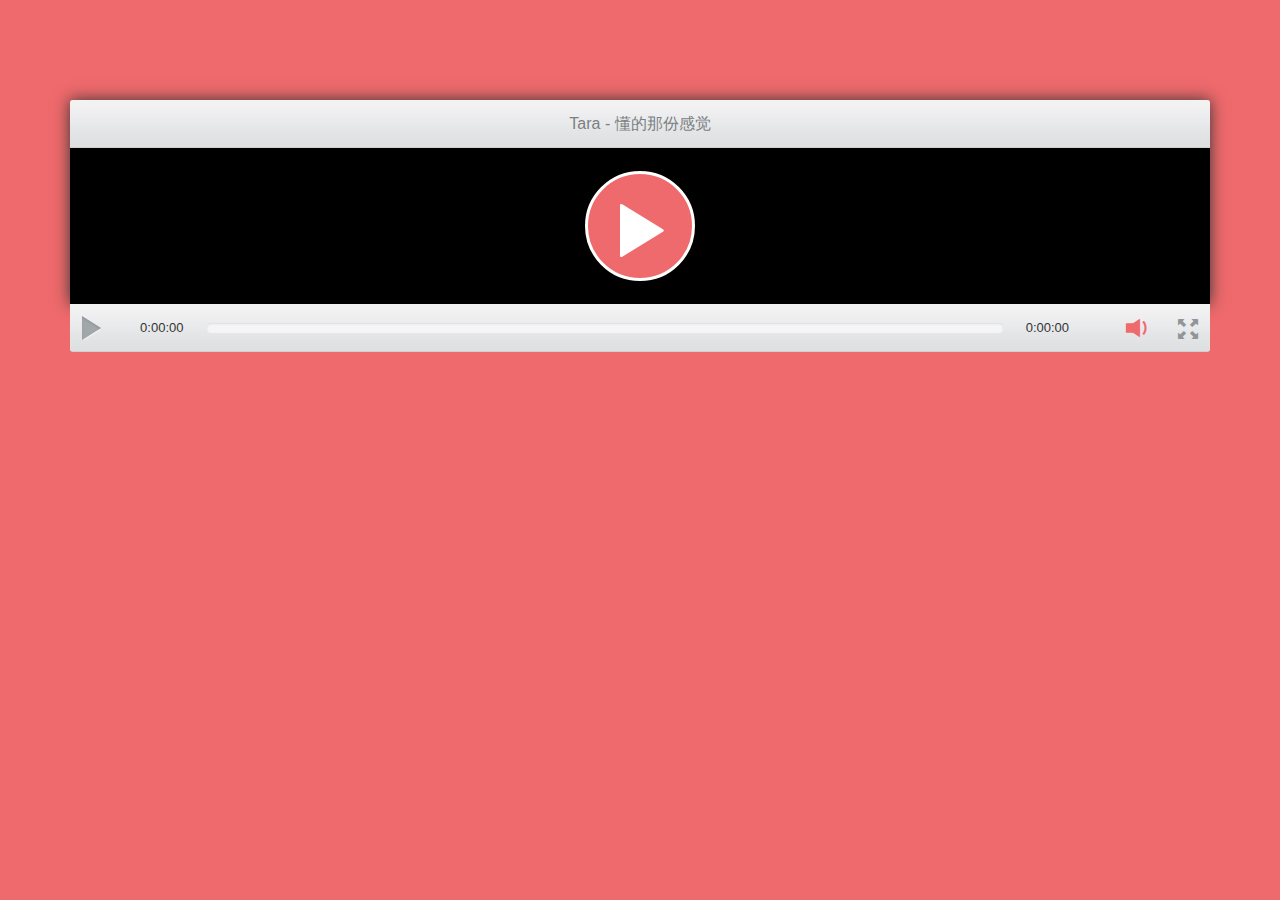
==== index.html @ ddeb8d63 "video" ====
<!DOCTYPE html>
<html>
<head>
<meta charset="utf-8">
<meta name="viewport" content="width=device-width,initial-scale=1.0,maximum-scale=1.0,user-scalable=0" />
<title>HTML5视频播放器</title>
<link rel="stylesheet" type="text/css" href="css/reset.css"/>
<link rel="stylesheet" href="bootstrap/css/bootstrap.css">
<link rel="stylesheet" type="text/css" href="css/willesPlay.css"/>
<script src="js/jquery-1.11.3.min.js" type="text/javascript" charset="utf-8"></script>
<script src="js/willesPlay.js" type="text/javascript" charset="utf-8"></script>
</head>
<body>
<div class="container">
	<div class="row">
		<div class="col-md-12">
			<div id="willesPlay">
	<div class="playHeader">
		<div class="videoName">Tara - 懂的那份感觉</div>
	</div>
	<div class="playContent">
		<div class="turnoff">
			<ul>
				<li><a href="javascript:;" title="喜欢" class="glyphicon glyphicon-heart-empty"></a></li>
				<li><a href="javascript:;" title="关灯" class="btnLight on glyphicon glyphicon-sunglasses"></a></li>
				<li><a href="javascript:;" title="分享" class="glyphicon glyphicon-share"></a></li>
			</ul>
		</div>
		<video width="100%" height="100%" id="playVideo">
			<source src="http://220.167.105.121/170/2/11/acloud/151672/letv.v.yinyuetai.com/he.yinyuetai.com/uploads/videos/common/6609014F06AE1C8E99DE142502A2B157.flv?crypt=95aa7f2e98550&b=1314&nlh=3072&nlt=45&bf=6000&p2p=1&video_type=flv&termid=0&tss=no&geo=CN-23-323-1&platid=0&splatid=0&its=0&qos=5&fcheck=0&proxy=3062324601,2101603530,3683272595&uid=3063271287.rp&keyitem=GOw_33YJAAbXYE-cnQwpfLlv_b2zAkYctFVqe5bsXQpaGNn3T1-vhw..&ntm=1447949400&nkey=55c24f4c47dd315085c383e07750f67e&nkey2=3344c026a5c147651522c75bc51fb700&sc=0e90a16b75f7bc55&br=3136&vid=782863&aid=1559&area=KR&vst=0&ptp=mv&rd=yinyuetai.com?sc=0e90a16b75f7bc55&errc=0&gn=1065&buss=106551&cips=182.149.207.119&lersrc=MTI1Ljg5Ljc0LjE3MQ==&tag=yinyuetai&cuhost=letv.v.yinyuetai.com&cuid=151672&flw3x=0&sign=coopdown&fext=.flv&br=3136&ptp=mv&rd=yinyuetai.com" type="video/mp4"></source>
			当前浏览器不支持 video直接播放，点击这里下载视频： <a href="/">下载视频</a>
		</video>
		<div class="playTip glyphicon glyphicon-play"></div>
	</div>
	<div class="playControll">
		<div class="playPause playIcon"></div>
		<div class="timebar">
			<span class="currentTime">0:00:00</span>
			<div class="progress">
				<div class="progress-bar progress-bar-danger progress-bar-striped" role="progressbar" aria-valuemin="0" aria-valuemax="100" style="width: 0%"></div>
				</div>
			<span class="duration">0:00:00</span>
		</div>
		<div class="otherControl">
			<span class="volume glyphicon glyphicon-volume-down"></span>
			<span class="fullScreen glyphicon glyphicon-fullscreen"></span>
			<div class="volumeBar">
				<div class="volumewrap">
					<div class="progress">
						<div class="progress-bar progress-bar-danger" role="progressbar" aria-valuemin="0" aria-valuemax="100" style="width: 8px;height: 40%;"></div>
					</div>
				</div>
			</div>
		</div>
	</div>
</div>
			
		</div>
	</div>
</div>
</body>
</html>
---- css/willesPlay.css ----
@charset "utf-8";
html,body{
	width: 100%;
	height: 100%;
	background: #ef6a6c;
}
a:hover{
	text-decoration: none;
}
#willesPlay{
	/*width: 1000px;
	height: 660px;*/
	/*width: 1024px;
	height: auto;*/
	margin: 100px auto;
	box-shadow: 0px 0px 15px #333333;
	position: relative;
}
/*播放器头部*/
#willesPlay .playHeader{
	width: 100%;
	height: 48px;
	background: url(../images/playheader.jpg) repeat-x;
	border-radius: 3px 3px 0px 0px;
}
#willesPlay .playHeader .videoName{
	font-size: 16px;
	width: 400px;
	height: 48px;
	line-height: 48px;
	text-align: center;
	margin: 0 auto;
	color: #7a7f82;

}
#willesPlay .playContent{
	position: relative;
	height: auto;
	overflow: hidden;
	background:#000;
	cursor: pointer;
}
#willesPlay .playContent .turnoff{
	position: absolute;
	z-index: 10;
	right: -40px;
	top: 50%;
	margin-top: -90px;
}
#willesPlay .playContent .turnoff li a{
	display: block;
	width: 40px;
	height: 40px;
	line-height: 40px;
	margin-bottom: 20px;
	text-align: center;
	font-size: 20px;
	color: #fff;
	background: rgba(0,0,0,.5);
}
#willesPlay .playContent .turnoff li a:hover{
	color: #666;
}
#willesPlay .playContent .playTip{
	position: absolute;
	width: 110px;
	height: 110px;
	text-align: center;
	line-height: 110px;
	top: 50%;
	left: 50%;
	margin-left: -55px;
	margin-top: -55px;
	background: #ef6a6c;
	font-size: 60px;
	border: 3px solid #FFFFFF;
	border-radius: 50%;
	color: #fff;
	cursor: pointer;
}
#willesPlay .playControll{
	position: absolute;
	z-index: 2147483650;
	width: 100%;
	height: 48px;
	bottom: -48px;
	background: url(../images/playheader.jpg) repeat-x;
	border-radius: 0px 0px 3px 3px;
	-moz-user-select:none;
    -webkit-user-select:none;
    user-select:none;   
}
#willesPlay .fullControll{
	background:rgba(0,0,0,.5);
}
#willesPlay .fullControll .timebar span{
	color: #FFFFFF;
}
#willesPlay .playControll .playPause{
	float: left;
	width: 20px;
	height: 25px;
	background: url(../images/control_01.png) 0px 0px no-repeat;
	margin: 11px 0px 0px 12px;
	cursor: pointer;
}
#willesPlay .playControll .playIcon{
	background-position: 0px -32px;
}
/*进度条*/
#willesPlay .playControll .timebar{
float: left;
width: calc(100% - 145px);
line-height: 48px;
overflow: hidden;
margin: 0 auto;
margin: 0px 0px 0px 20px;
}
#willesPlay .playControll .timebar .progress{
	float: left;
	width: 80%;
	margin: 19px 5px;
	height: 10px;
	cursor: pointer;
}
#willesPlay .playControll .timebar span{
	float: left;
	width: 8%;
	text-align: center;
}
#willesPlay .otherControl{
	float: right;
	position: relative;
}

#willesPlay .otherControl span{
	display: inline-block;
	width: 30px;
	height: 30px;
	text-align: center;
	line-height: 30px;
	vertical-align: middle;
	font-size: 20px;
	margin: 9px  7px;
	/*background: url(../images/control_01.png) no-repeat;*/
	cursor: pointer;
}
#willesPlay .otherControl span:nth-child(1){
	font-size: 28px;
	color: #ef6a6c;
}
/*#willesPlay .otherControl span:nth-child(2){
	background-position: -171px 0px;
}*/
#willesPlay .otherControl span:nth-child(2){
	color: #919597;
}
/*音量*/
#willesPlay .otherControl .volumeBar{
	display: none;
	position: absolute;
	top: -110px;
	left:4px;
	width: 26px;
	height: 100px;
	background:#f1f2f2;
	border-radius: 4px;
	cursor: pointer;
}
#willesPlay .otherControl .volumeBar:after{
	content:"";
	display: block;
	position:absolute;
	bottom: -7px;
	left: 5px;
	width: 0;
    height: 0;
    border-left:8px solid transparent;
    border-right: 8px solid transparent;
    border-top: 8px solid #f1f2f2;
}
#willesPlay .otherControl .volumeBar .volumewrap{
	background: #a2a7aa;
	width: 8px;
	height: 80px;
	position: absolute;
	bottom: 10px;
	left: 9px;
	border-radius: 4px;
}

#willesPlay .otherControl .volumeBar .progress{
	background: none;
}
#willesPlay .otherControl .volumeBar .progress-bar{
	position: absolute;
	bottom: 0px;
	left: 0px;
	border-radius: 4px;
}
video::-webkit-media-controls-enclosure {
    /*禁用播放器控制栏的样式*/
    display: none !important;
}
:-webkit-full-screen{}
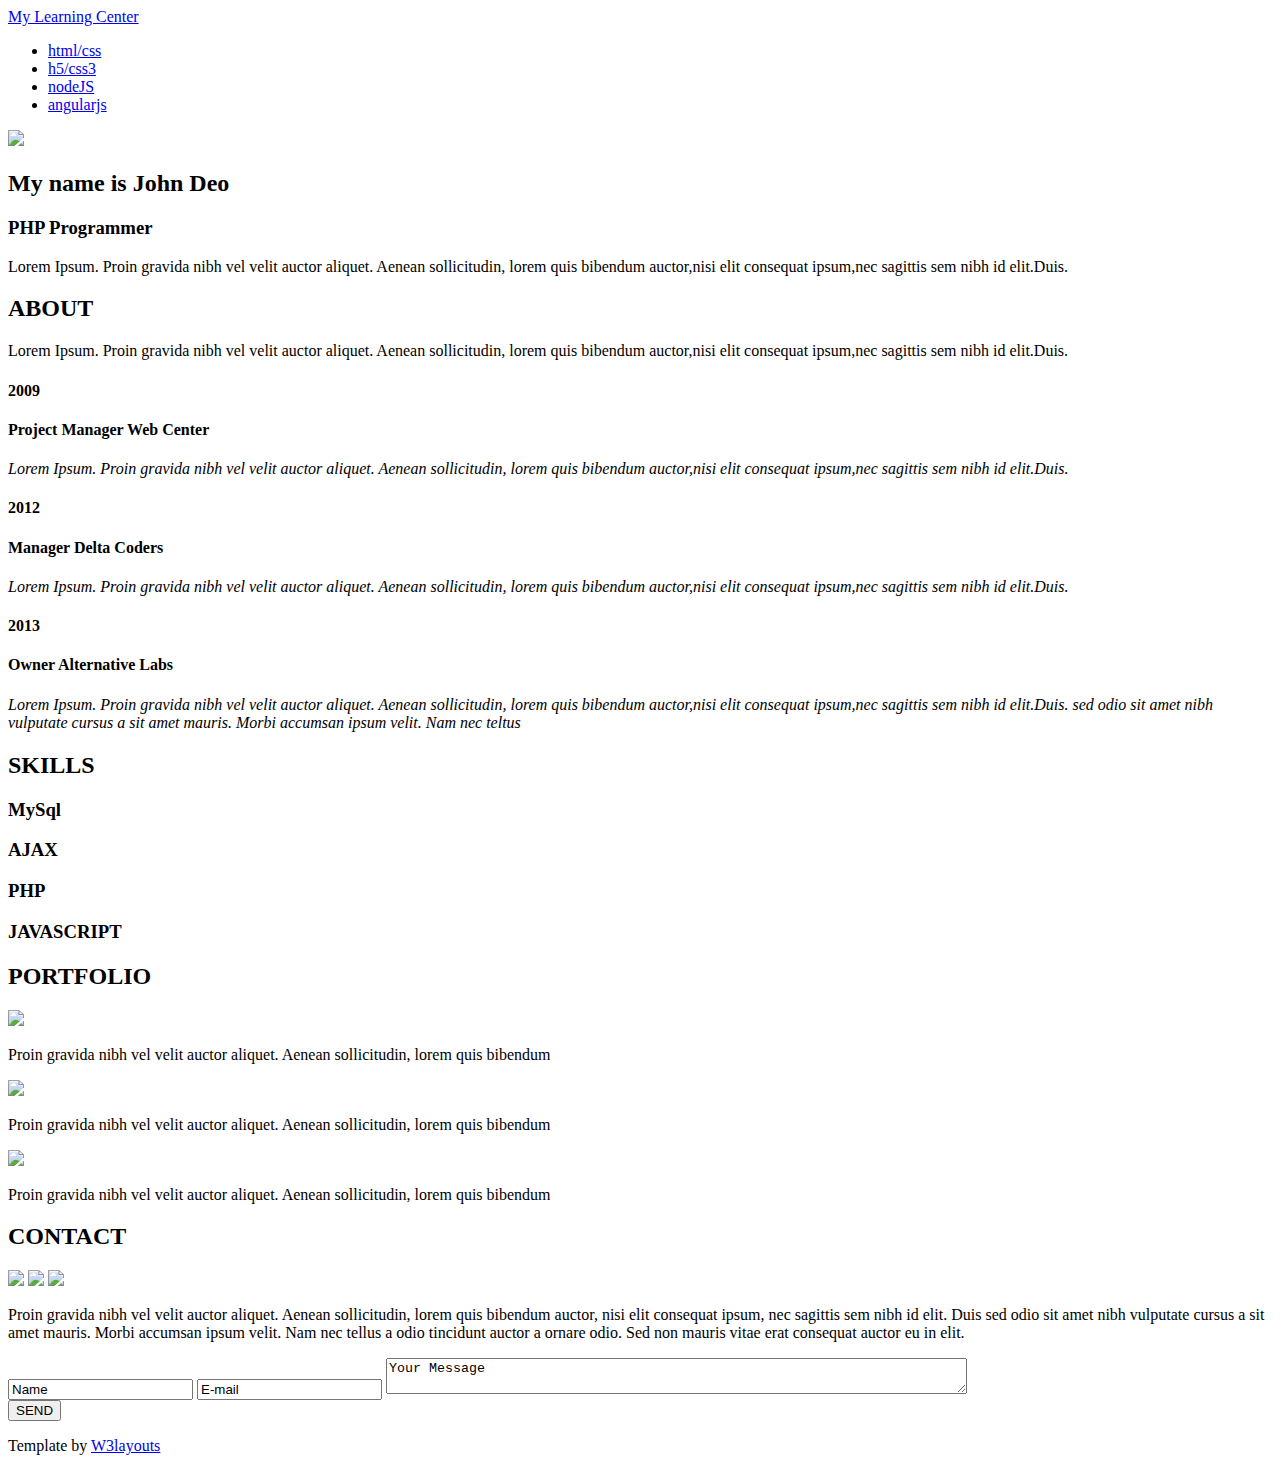
==== commit c50c50fb: "add file" ====
--- a/index.html
+++ b/index.html
@@ -1,62 +1,259 @@
 <!DOCTYPE html>
 <html>
 <head>
-<meta charset="utf-8">
-<meta name="viewport" content="width=device-width,initial-scale=1.0,maximum-scale=1.0,user-scalable=0" />
-<title>HTML5视频播放器</title>
-<link rel="stylesheet" type="text/css" href="css/reset.css"/>
-<link rel="stylesheet" href="bootstrap/css/bootstrap.css">
-<link rel="stylesheet" type="text/css" href="css/willesPlay.css"/>
-<script src="js/jquery-1.11.3.min.js" type="text/javascript" charset="utf-8"></script>
-<script src="js/willesPlay.js" type="text/javascript" charset="utf-8"></script>
+	<title>My Learning Center</title>
+	<script src="./js/jquery.min.js"> </script>
+	<link href="./css/bootstrap.css" rel='stylesheet' type='text/css' />
+	<link href="./css/style.css" rel="stylesheet" type="text/css" media="all" />
+	<link href='http://fonts.googleapis.com/css?family=Lato:100,300,400,700,900' rel='stylesheet' type='text/css'>
+	<meta name="viewport" content="width=device-width, initial-scale=1">
+	<script type="application/x-javascript"> addEventListener("load", function() { setTimeout(hideURLbar, 0); }, false); function hideURLbar(){ window.scrollTo(0,1); } </script>
+	<!---- start-smoth-scrolling---->
+		<script type="text/javascript" src="./js/move-top.js"></script>
+		<script type="text/javascript" src="./js/easing.js"></script>
+		<script type="text/javascript">
+			jQuery(document).ready(function($) {
+				$(".scroll").click(function(event){		
+					event.preventDefault();
+					$('html,body').animate({scrollTop:$(this.hash).offset().top},1000);
+				});
+			});
+		</script>
+ 	<!---- start-smoth-scrolling---->
 </head>
 <body>
-<div class="container">
-	<div class="row">
-		<div class="col-md-12">
-			<div id="willesPlay">
-	<div class="playHeader">
-		<div class="videoName">Tara - 懂的那份感觉</div>
-	</div>
-	<div class="playContent">
-		<div class="turnoff">
-			<ul>
-				<li><a href="javascript:;" title="喜欢" class="glyphicon glyphicon-heart-empty"></a></li>
-				<li><a href="javascript:;" title="关灯" class="btnLight on glyphicon glyphicon-sunglasses"></a></li>
-				<li><a href="javascript:;" title="分享" class="glyphicon glyphicon-share"></a></li>
-			</ul>
-		</div>
-		<video width="100%" height="100%" id="playVideo">
-			<source src="http://220.167.105.121/170/2/11/acloud/151672/letv.v.yinyuetai.com/he.yinyuetai.com/uploads/videos/common/6609014F06AE1C8E99DE142502A2B157.flv?crypt=95aa7f2e98550&b=1314&nlh=3072&nlt=45&bf=6000&p2p=1&video_type=flv&termid=0&tss=no&geo=CN-23-323-1&platid=0&splatid=0&its=0&qos=5&fcheck=0&proxy=3062324601,2101603530,3683272595&uid=3063271287.rp&keyitem=GOw_33YJAAbXYE-cnQwpfLlv_b2zAkYctFVqe5bsXQpaGNn3T1-vhw..&ntm=1447949400&nkey=55c24f4c47dd315085c383e07750f67e&nkey2=3344c026a5c147651522c75bc51fb700&sc=0e90a16b75f7bc55&br=3136&vid=782863&aid=1559&area=KR&vst=0&ptp=mv&rd=yinyuetai.com?sc=0e90a16b75f7bc55&errc=0&gn=1065&buss=106551&cips=182.149.207.119&lersrc=MTI1Ljg5Ljc0LjE3MQ==&tag=yinyuetai&cuhost=letv.v.yinyuetai.com&cuid=151672&flw3x=0&sign=coopdown&fext=.flv&br=3136&ptp=mv&rd=yinyuetai.com" type="video/mp4"></source>
-			当前浏览器不支持 video直接播放，点击这里下载视频： <a href="/">下载视频</a>
-		</video>
-		<div class="playTip glyphicon glyphicon-play"></div>
-	</div>
-	<div class="playControll">
-		<div class="playPause playIcon"></div>
-		<div class="timebar">
-			<span class="currentTime">0:00:00</span>
-			<div class="progress">
-				<div class="progress-bar progress-bar-danger progress-bar-striped" role="progressbar" aria-valuemin="0" aria-valuemax="100" style="width: 0%"></div>
-				</div>
-			<span class="duration">0:00:00</span>
-		</div>
-		<div class="otherControl">
-			<span class="volume glyphicon glyphicon-volume-down"></span>
-			<span class="fullScreen glyphicon glyphicon-fullscreen"></span>
-			<div class="volumeBar">
-				<div class="volumewrap">
-					<div class="progress">
-						<div class="progress-bar progress-bar-danger" role="progressbar" aria-valuemin="0" aria-valuemax="100" style="width: 8px;height: 40%;"></div>
-					</div>
-				</div>
-			</div>
-		</div>
-	</div>
-</div>
-			
-		</div>
-	</div>
-</div>
-</body>
-</html>
+<!------headerbg starts--------->
+ <div id="top-top" class="headerbg">
+	 <!------header starts--------->
+	   <div class="header">
+		 <!------container starts--------->
+			  <div class="container">
+				   <div class="logo">
+						<a href="#">My Learning Center</a>
+				   </div>
+				  <!------Navigation starts--------->
+				  <div class="nav">
+					 <ul>
+						 <li><a class="scroll" href="#about">html/css</a></li>
+						 <li><a class="scroll" href="#skills">h5/css3</a></li>
+						 <li><a class="scroll" href="#port">nodeJS</a></li>
+						 <li><a class="scroll" href="#contact">angularjs</a></li>
+					 </ul>
+				 </div>
+				  <!------Navigation ends-------->
+					<div class="clear"></div>
+			  </div>
+		 <!------container ends--------->
+	   </div>
+	 <!------header ends--------->
+	 <!------Banner starts--------->
+	   <div class="banner">
+	      <div class="container">
+		     <div class="banner-info">
+			      <div class="bannerlogo">
+					  <img src="./images/diamond.png">
+			      </div>
+			      <div class="bannerhead">
+				      <h2>My name is <span>John Deo</span></h2>
+				      <h3>PHP Programmer</h3>
+				      <p>Lorem Ipsum. Proin gravida nibh vel velit auctor aliquet. Aenean sollicitudin,
+					  lorem quis bibendum auctor,nisi elit consequat ipsum,nec sagittis sem nibh id elit.Duis.</p>
+					  <a class="downarrow scroll" href="#about"><span> </span></a>
+			      </div>
+			 </div>
+			 <div class="clear"></div>
+		  </div>
+	  </div>
+	  <!------Banner ends-------->
+ </div>
+ <!------Headerbg ends-------->
+ <!------Content starts--------->
+ <div class="content">
+	 <!------About starts--------->
+	   <div id="about" class="about">
+		 <div class="container">
+			   <div class="header-section text-center">
+				  <h2><span> </span>ABOUT<span> </span></h2>
+				  </div>
+				 <span><p>Lorem Ipsum. Proin gravida nibh vel velit auctor aliquet. Aenean sollicitudin,
+					 lorem quis bibendum auctor,nisi elit consequat ipsum,nec sagittis sem nibh id elit.Duis.</p></span>
+					 
+			  <div class="years">	 
+				<h4><b>2009</b></h4>
+				 <span><h4>Project Manager Web Center</h4></span>
+				 <p><i>Lorem Ipsum. Proin gravida nibh vel velit auctor aliquet. Aenean sollicitudin,
+					lorem quis bibendum auctor,nisi elit consequat ipsum,nec sagittis sem nibh id elit.Duis.</i></p>
+			  </div> 
+				
+			  <div class="years">	 		
+				 <h4><b>2012</b></h4>
+				 <span><h4>Manager Delta Coders</h4></span>
+				 <p><i>Lorem Ipsum. Proin gravida nibh vel velit auctor aliquet. Aenean sollicitudin,
+					lorem quis bibendum auctor,nisi elit consequat ipsum,nec sagittis sem nibh id elit.Duis.</i></p>
+			  </div> 
+					
+			   <div class="years">	 	
+				 <h4><b>2013</b></h4>
+				 <span><h4>Owner Alternative Labs</h4></span>
+				 <div class="labs">
+					 <p><i>Lorem Ipsum. Proin gravida nibh vel velit auctor aliquet. Aenean sollicitudin,
+						lorem quis bibendum auctor,nisi elit consequat ipsum,nec sagittis sem nibh id elit.Duis.
+						sed odio sit amet nibh vulputate cursus a sit amet mauris. Morbi accumsan ipsum velit. Nam nec teltus</i></p>
+			     </div>
+			  </div>
+				 <a class="arrow scroll" href="#skills"><span> </span></a>
+		  </div>
+	  </div>
+	 <!------About Ends--------->
+	 
+	<!------SKILLS Starts--------->
+	  <div id="skills" class="skills">
+	  <div class="container">
+	     <div class="skills-grids">
+			  <div class="skill-section text-center">
+				  <h2><span> </span>SKILLS<span> </span></h2>
+			  </div>
+					  <div class="services_grids">
+						  <div id="canvas">
+								<div class="skill-grids text-center">
+										<div class="col-md-3">	
+											<div class="skill-grid">
+												<div class="circle" id="circles-1"></div>									
+												 <h3>MySql</h3>	
+											 </div>								  
+										</div>
+										<div class="col-md-3">	
+											<div class="skill-grid">
+												<div class="circle" id="circles-2"></div>									
+												 <h3>AJAX</h3>	
+											 </div>								  
+										</div>
+										<div class="col-md-3">	
+											<div class="skill-grid">
+												<div class="circle" id="circles-3"></div>									
+												 <h3>PHP</h3>	
+											 </div>								  
+										</div>
+										<div class="col-md-3">	
+											<div class="skill-grid">
+												<div class="circle" id="circles-4"></div>									
+												 <h3>JAVASCRIPT</h3>	
+											 </div>								  
+										</div>
+										<div class="clearfix"> </div>
+								  </div>
+						   </div>
+					  </div>
+					<!---->
+					 <script type="text/javascript" src="./js/circles.js"></script>
+								 <script>
+									var colors = [
+											['#181115', '#30222A'], ['#181115', '#30222A'], ['#181115', '#30222A'], ['#181115', '#30222A']
+										];
+									for (var i = 1; i <= 5; i++) {
+										var child = document.getElementById('circles-' + i),
+											percentage = 50 + (i * 10);
+											
+										Circles.create({
+											id:         child.id,
+											percentage: percentage,
+											radius:     80,
+											width:      15,
+											number:   	percentage / 10,
+											text:       '%',
+											colors:     colors[i - 1]
+										});
+									}
+							
+					</script>
+					
+					<!--/-->
+			 </div>
+		 </div>
+		   <a class="down scroll" href="#port"><span> </span></a>
+	  </div>
+	  </div>
+	 <!------SKILLS Ends--------->
+		 <!------PORTFOLIO Starts--------->
+		 <div id="port" class="Portfolio">
+			  <div class="Portfolio-section text-center">
+			      <h2><span> </span>PORTFOLIO<span> </span></h2>
+			  </div>
+			  <div class="container">
+				  <div class="portfolio-grids">
+					  <div class="portfolio-grid col-md-4">
+						 <a href="#"><img src="./images/monitr1.png"></a>
+						  <p>Proin gravida nibh vel velit auctor aliquet.
+							 Aenean sollicitudin, lorem quis bibendum</p>
+						  <a class="rightarrow" href="#"><span> </span></a>
+					  </div>
+					  <div class="portfolio-grid col-md-4">
+						  <a href="#"><img src="./images/monitr2.png"></a>
+						  <p>Proin gravida nibh vel velit auctor aliquet.
+							 Aenean sollicitudin, lorem quis bibendum</p>
+						  <a class="rightarrow" href="#"><span> </span></a>
+					  </div>
+					  <div class="portfolio-grid col-md-4">
+						  <a href="#"><img src="./images/monitr3.png"></a>
+						  <p>Proin gravida nibh vel velit auctor aliquet.
+							 Aenean sollicitudin, lorem quis bibendum</p>
+						  <a class="rightarrow" href="#"><span> </span></a>
+					  </div>
+					  <div class="clear"> </div>
+				  </div>
+				  <a class="portdown scroll" href="#contact"><span> </span></a>
+				  
+			  </div>
+		 </div>
+  </div>
+  <!------Content Ends-------->
+  
+  <!------FOOTER Starts----------->
+  <div  id="contact" class="footer">
+      <div class="container">
+	  
+		   <div class="contact-section text-center">
+			  <h2><span> </span>CONTACT<span> </span></h2>
+		  </div>
+		 <div class="row">
+		 
+			 <div class="col-md-6">
+				  <div class="footer-left">
+						<div class="social-icons">
+						   <a href="#"><img src="./images/in.png"></a>
+						   <a href="#"><img src="./images/twt.png"></a>
+						   <a href="#"><img src="./images/fb.png"></a>
+					   </div>
+					   <p>Proin gravida nibh vel velit auctor aliquet. Aenean sollicitudin, lorem
+					   quis bibendum auctor, nisi elit consequat ipsum, nec sagittis sem nibh
+					   id elit. Duis sed odio sit amet nibh vulputate cursus a sit amet mauris.
+					   Morbi accumsan ipsum velit. Nam nec tellus a odio tincidunt auctor a
+					   ornare odio. Sed non  mauris vitae erat consequat auctor eu in elit.</p>
+				  </div>
+			 </div>
+			  
+			  <div class="col-md-6">
+				  <div class="footer-right">
+				 <div class="form">
+				 <form>
+					 <input type="text" class="text" value="Name" onfocus="this.value = '';" onblur="if (this.value == '') {this.value = 'Name';}">
+					 <input type="text" class="text" value="E-mail" onfocus="this.value = '';" onblur="if (this.value == '') {this.value = 'E-mail';}">
+					 <textarea rows="2" cols="70" onfocus="if(this.value == 'Your Message') this.value='';" onblur="if(this.value == '') this.value='Your Message';" >Your Message</textarea>
+					 <div class="clear"> </div>
+					 <input type="submit" value="SEND"> 
+				 </form>
+				 </div>
+				  </div>
+				  <div class="clear"></div>
+				  <p class="copy-right">Template by <a href="http://w3layouts.com/">W3layouts</a></p>
+			  </div>
+		 </div>
+	 </div>
+	 <a class="up scroll" href="#top-top"><span> </span></a>
+	  
+ </div>
+ 
+ </body>
+ </html>
+ 
+   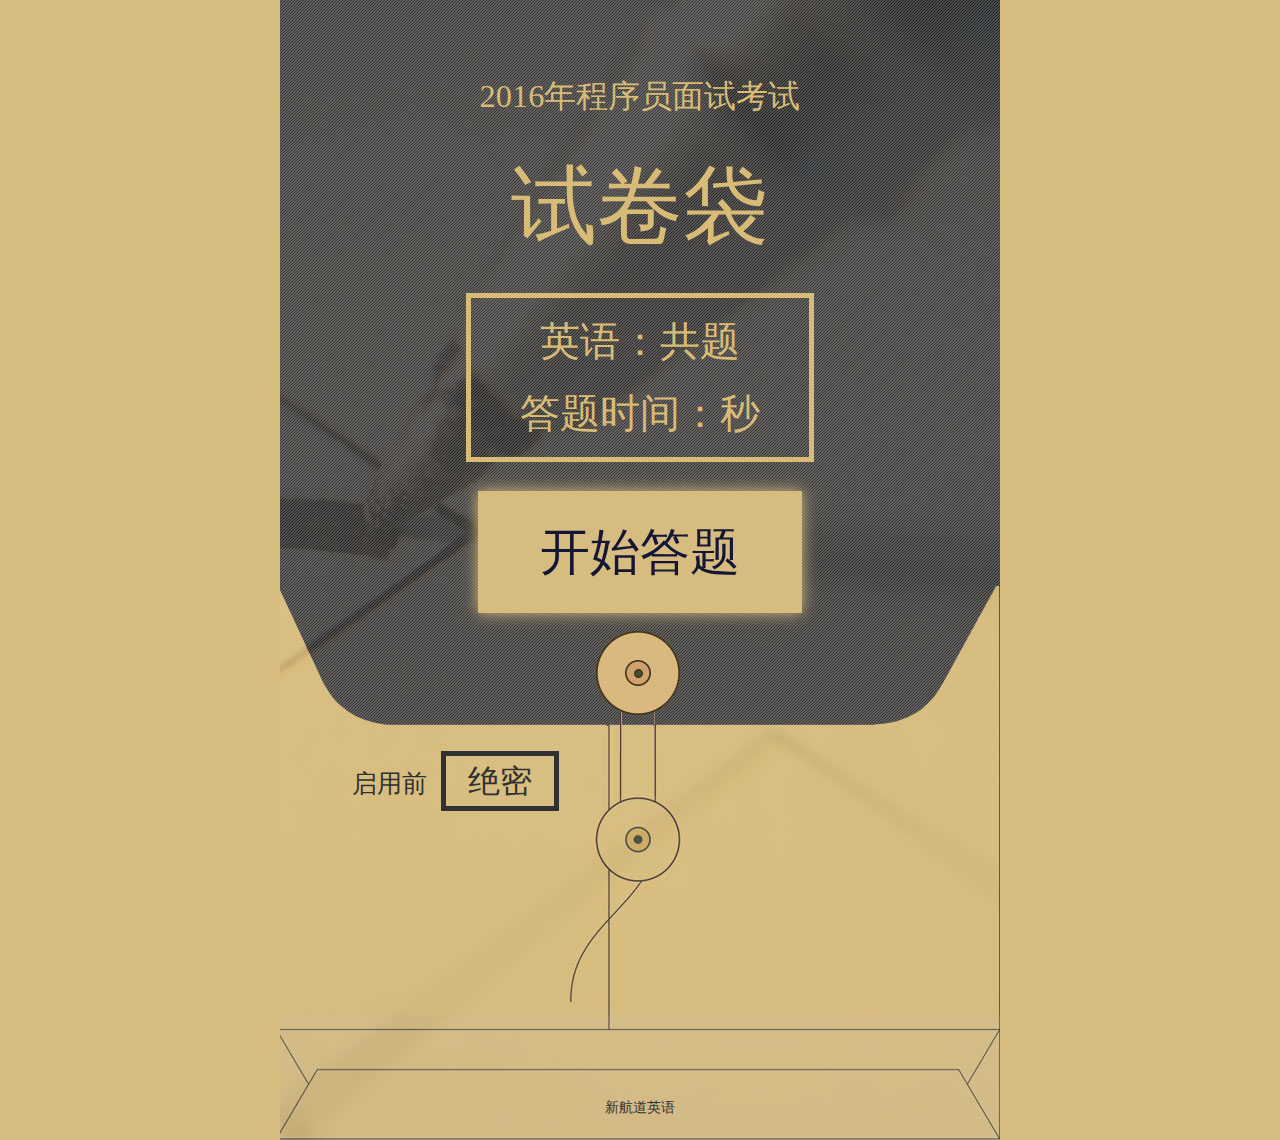
==== commit 13d13bf8: "add file" ====
--- a/index.html
+++ b/index.html
@@ -1,259 +1,90 @@
 <!DOCTYPE html>
 <html>
-<head>
-	<title>My Learning Center</title>
-	<script src="./js/jquery.min.js"> </script>
-	<link href="./css/bootstrap.css" rel='stylesheet' type='text/css' />
-	<link href="./css/style.css" rel="stylesheet" type="text/css" media="all" />
-	<link href='http://fonts.googleapis.com/css?family=Lato:100,300,400,700,900' rel='stylesheet' type='text/css'>
-	<meta name="viewport" content="width=device-width, initial-scale=1">
-	<script type="application/x-javascript"> addEventListener("load", function() { setTimeout(hideURLbar, 0); }, false); function hideURLbar(){ window.scrollTo(0,1); } </script>
-	<!---- start-smoth-scrolling---->
-		<script type="text/javascript" src="./js/move-top.js"></script>
-		<script type="text/javascript" src="./js/easing.js"></script>
+	<head>
+		<meta charset="utf-8">
+		<title>程序员面试考试</title>
+		<meta name="description" content="程序员初级考试笔试题，你有潜质成为一个程序猿（媛）吗？这里有最经典的测试题，赶快来测一测吧~" />
+		<meta name="viewport" content="width=device-width, initial-scale=1.0, maximum-scale=1.0, minimum-scale=1.0, user-scalable=no,minimal-ui">
+		<meta name="apple-mobile-web-app-capable" content="yes" />
+	    <meta content="black" name="apple-mobile-web-app-status-bar-style" />
+	    <meta content="telephone=no" name="format-detection" />
+	    <link rel="apple-touch-icon-precomposed" href="http://zyadmin.xhd.cn/r/cms/beijing/default/m/images/touch-icon-iphone4.png">
+   		<link rel="apple-touch-icon-precomposed" sizes="114x114" href="http://zyadmin.xhd.cn/r/cms/beijing/default/m/images/touch-icon-ipad.png">
+		<link rel="stylesheet" type="text/css" href="css/common.css"/>
+		<link rel="stylesheet" href="css/iconfont.css">
+		<script type="text/javascript" src="js/sea.js" ></script>
+		<script src="js/config.js" type="text/javascript" charset="utf-8"></script>
 		<script type="text/javascript">
-			jQuery(document).ready(function($) {
-				$(".scroll").click(function(event){		
-					event.preventDefault();
-					$('html,body').animate({scrollTop:$(this.hash).offset().top},1000);
-				});
-			});
+			var sW = document.documentElement.clientWidth; 
+			if(sW>720)sW=720;
+			document.getElementsByTagName("html")[0].style.fontSize = sW/10+"px";
 		</script>
- 	<!---- start-smoth-scrolling---->
-</head>
-<body>
-<!------headerbg starts--------->
- <div id="top-top" class="headerbg">
-	 <!------header starts--------->
-	   <div class="header">
-		 <!------container starts--------->
-			  <div class="container">
-				   <div class="logo">
-						<a href="#">My Learning Center</a>
-				   </div>
-				  <!------Navigation starts--------->
-				  <div class="nav">
-					 <ul>
-						 <li><a class="scroll" href="#about">html/css</a></li>
-						 <li><a class="scroll" href="#skills">h5/css3</a></li>
-						 <li><a class="scroll" href="#port">nodeJS</a></li>
-						 <li><a class="scroll" href="#contact">angularjs</a></li>
-					 </ul>
-				 </div>
-				  <!------Navigation ends-------->
-					<div class="clear"></div>
-			  </div>
-		 <!------container ends--------->
-	   </div>
-	 <!------header ends--------->
-	 <!------Banner starts--------->
-	   <div class="banner">
-	      <div class="container">
-		     <div class="banner-info">
-			      <div class="bannerlogo">
-					  <img src="./images/diamond.png">
-			      </div>
-			      <div class="bannerhead">
-				      <h2>My name is <span>John Deo</span></h2>
-				      <h3>PHP Programmer</h3>
-				      <p>Lorem Ipsum. Proin gravida nibh vel velit auctor aliquet. Aenean sollicitudin,
-					  lorem quis bibendum auctor,nisi elit consequat ipsum,nec sagittis sem nibh id elit.Duis.</p>
-					  <a class="downarrow scroll" href="#about"><span> </span></a>
-			      </div>
+	</head>
+	<body>
+		<div id="wrap">
+			<div class="dbg"></div>
+			<div class="login">
+				<span class="close"><i class="iconfont">&#xe669;</i></span>
+				<p class="one"><span><i class="iconfont">&#xe66c;</i></span> <input class="lName" type="text" placeholder="请输入姓名..." value="" /></p>
+				<p><span><i class="iconfont">&#xe601;</i></span> <input class="lTel" type="tel" placeholder="请输入电话号码..." value="" /></p>
+				<button class="lBtn">提交</button>
+			</div>
+			 <div class="welcome">
+			 	<img src="images/1.fw.jpg" class="bg" >
+			 	<div class="upinfo">
+			 		<h3>2016年程序员面试考试</h3>
+			 		<h2>试卷袋</h2>
+			 		<p class="msg">
+			 			<strong> 英语：共<span></span>题 <br></strong>
+			 			<strong> 答题时间：<span></span>秒 </strong>
+			 		</p>
+			 		<p class="begin">
+			 			<button>开始答题</button>
+			 		</p>
+			 		<p class="secret">
+			 			启用前<span>绝密</span>
+			 		</p>
+			 		<p class="end">新航道英语</p>
+			 	</div>
 			 </div>
-			 <div class="clear"></div>
-		  </div>
-	  </div>
-	  <!------Banner ends-------->
- </div>
- <!------Headerbg ends-------->
- <!------Content starts--------->
- <div class="content">
-	 <!------About starts--------->
-	   <div id="about" class="about">
-		 <div class="container">
-			   <div class="header-section text-center">
-				  <h2><span> </span>ABOUT<span> </span></h2>
-				  </div>
-				 <span><p>Lorem Ipsum. Proin gravida nibh vel velit auctor aliquet. Aenean sollicitudin,
-					 lorem quis bibendum auctor,nisi elit consequat ipsum,nec sagittis sem nibh id elit.Duis.</p></span>
-					 
-			  <div class="years">	 
-				<h4><b>2009</b></h4>
-				 <span><h4>Project Manager Web Center</h4></span>
-				 <p><i>Lorem Ipsum. Proin gravida nibh vel velit auctor aliquet. Aenean sollicitudin,
-					lorem quis bibendum auctor,nisi elit consequat ipsum,nec sagittis sem nibh id elit.Duis.</i></p>
-			  </div> 
+			 <div class="question">
+			 	<div class="info">
+				姓名：<span class="msg" id="nameMsg"> </span>  电话:<span class="msg" id="telMsg"></span>  <span class="timer"></span>
 				
-			  <div class="years">	 		
-				 <h4><b>2012</b></h4>
-				 <span><h4>Manager Delta Coders</h4></span>
-				 <p><i>Lorem Ipsum. Proin gravida nibh vel velit auctor aliquet. Aenean sollicitudin,
-					lorem quis bibendum auctor,nisi elit consequat ipsum,nec sagittis sem nibh id elit.Duis.</i></p>
-			  </div> 
-					
-			   <div class="years">	 	
-				 <h4><b>2013</b></h4>
-				 <span><h4>Owner Alternative Labs</h4></span>
-				 <div class="labs">
-					 <p><i>Lorem Ipsum. Proin gravida nibh vel velit auctor aliquet. Aenean sollicitudin,
-						lorem quis bibendum auctor,nisi elit consequat ipsum,nec sagittis sem nibh id elit.Duis.
-						sed odio sit amet nibh vulputate cursus a sit amet mauris. Morbi accumsan ipsum velit. Nam nec teltus</i></p>
-			     </div>
-			  </div>
-				 <a class="arrow scroll" href="#skills"><span> </span></a>
-		  </div>
-	  </div>
-	 <!------About Ends--------->
-	 
-	<!------SKILLS Starts--------->
-	  <div id="skills" class="skills">
-	  <div class="container">
-	     <div class="skills-grids">
-			  <div class="skill-section text-center">
-				  <h2><span> </span>SKILLS<span> </span></h2>
-			  </div>
-					  <div class="services_grids">
-						  <div id="canvas">
-								<div class="skill-grids text-center">
-										<div class="col-md-3">	
-											<div class="skill-grid">
-												<div class="circle" id="circles-1"></div>									
-												 <h3>MySql</h3>	
-											 </div>								  
-										</div>
-										<div class="col-md-3">	
-											<div class="skill-grid">
-												<div class="circle" id="circles-2"></div>									
-												 <h3>AJAX</h3>	
-											 </div>								  
-										</div>
-										<div class="col-md-3">	
-											<div class="skill-grid">
-												<div class="circle" id="circles-3"></div>									
-												 <h3>PHP</h3>	
-											 </div>								  
-										</div>
-										<div class="col-md-3">	
-											<div class="skill-grid">
-												<div class="circle" id="circles-4"></div>									
-												 <h3>JAVASCRIPT</h3>	
-											 </div>								  
-										</div>
-										<div class="clearfix"> </div>
-								  </div>
-						   </div>
-					  </div>
-					<!---->
-					 <script type="text/javascript" src="./js/circles.js"></script>
-								 <script>
-									var colors = [
-											['#181115', '#30222A'], ['#181115', '#30222A'], ['#181115', '#30222A'], ['#181115', '#30222A']
-										];
-									for (var i = 1; i <= 5; i++) {
-										var child = document.getElementById('circles-' + i),
-											percentage = 50 + (i * 10);
-											
-										Circles.create({
-											id:         child.id,
-											percentage: percentage,
-											radius:     80,
-											width:      15,
-											number:   	percentage / 10,
-											text:       '%',
-											colors:     colors[i - 1]
-										});
-									}
-							
-					</script>
-					
-					<!--/-->
+			    </div>
+			 	<p class="question_title"> </p>
+			 	<ul class="clearfix">
+			 		<li><span>A: </span><span class="answers"></span></li>
+			 		<li><span>B: </span><span class="answers"></span></li>
+			 		<li><span>C: </span><span class="answers"></span></li>
+			 		<li><span>D: </span><span class="answers"></span></li>
+			 	</ul>
+			 	<ol class="clearfix" data-right="">
+			 		<li data-index="0">A</li>
+			 		<li data-index="1">B</li>
+			 		<li data-index="2">C</li>
+			 		<li data-index="3">D</li>
+			 	</ol>
+			 	<h5 class="btm">——版权所有：郝文韬——</h5>
 			 </div>
-		 </div>
-		   <a class="down scroll" href="#port"><span> </span></a>
-	  </div>
-	  </div>
-	 <!------SKILLS Ends--------->
-		 <!------PORTFOLIO Starts--------->
-		 <div id="port" class="Portfolio">
-			  <div class="Portfolio-section text-center">
-			      <h2><span> </span>PORTFOLIO<span> </span></h2>
-			  </div>
-			  <div class="container">
-				  <div class="portfolio-grids">
-					  <div class="portfolio-grid col-md-4">
-						 <a href="#"><img src="./images/monitr1.png"></a>
-						  <p>Proin gravida nibh vel velit auctor aliquet.
-							 Aenean sollicitudin, lorem quis bibendum</p>
-						  <a class="rightarrow" href="#"><span> </span></a>
-					  </div>
-					  <div class="portfolio-grid col-md-4">
-						  <a href="#"><img src="./images/monitr2.png"></a>
-						  <p>Proin gravida nibh vel velit auctor aliquet.
-							 Aenean sollicitudin, lorem quis bibendum</p>
-						  <a class="rightarrow" href="#"><span> </span></a>
-					  </div>
-					  <div class="portfolio-grid col-md-4">
-						  <a href="#"><img src="./images/monitr3.png"></a>
-						  <p>Proin gravida nibh vel velit auctor aliquet.
-							 Aenean sollicitudin, lorem quis bibendum</p>
-						  <a class="rightarrow" href="#"><span> </span></a>
-					  </div>
-					  <div class="clear"> </div>
-				  </div>
-				  <a class="portdown scroll" href="#contact"><span> </span></a>
-				  
-			  </div>
-		 </div>
-  </div>
-  <!------Content Ends-------->
-  
-  <!------FOOTER Starts----------->
-  <div  id="contact" class="footer">
-      <div class="container">
-	  
-		   <div class="contact-section text-center">
-			  <h2><span> </span>CONTACT<span> </span></h2>
-		  </div>
-		 <div class="row">
-		 
-			 <div class="col-md-6">
-				  <div class="footer-left">
-						<div class="social-icons">
-						   <a href="#"><img src="./images/in.png"></a>
-						   <a href="#"><img src="./images/twt.png"></a>
-						   <a href="#"><img src="./images/fb.png"></a>
-					   </div>
-					   <p>Proin gravida nibh vel velit auctor aliquet. Aenean sollicitudin, lorem
-					   quis bibendum auctor, nisi elit consequat ipsum, nec sagittis sem nibh
-					   id elit. Duis sed odio sit amet nibh vulputate cursus a sit amet mauris.
-					   Morbi accumsan ipsum velit. Nam nec tellus a odio tincidunt auctor a
-					   ornare odio. Sed non  mauris vitae erat consequat auctor eu in elit.</p>
-				  </div>
+			 <div class="finish">
+			 	<img class="timg" src="images/3.png">
+			 	<div class="content">
+			 		<p>你答对了<span class="rightAnster">3</span>道真题,最终成绩是<span class="endScore">84</span>分,送您一句话:<span class="comments"></span></p>
+			 	<h3 class="active">
+			 		<a href="http://www.xhd.cn/app/topic/exams/">重新答题</a></h3>
+			 	<h3><a href="http://www.xhd.cn/app/">访问官网</a></h3>
+			 	<h3 class="shareWx"><a href="javascript:;">分享到微信</a></h3>
+			 	</div>
 			 </div>
-			  
-			  <div class="col-md-6">
-				  <div class="footer-right">
-				 <div class="form">
-				 <form>
-					 <input type="text" class="text" value="Name" onfocus="this.value = '';" onblur="if (this.value == '') {this.value = 'Name';}">
-					 <input type="text" class="text" value="E-mail" onfocus="this.value = '';" onblur="if (this.value == '') {this.value = 'E-mail';}">
-					 <textarea rows="2" cols="70" onfocus="if(this.value == 'Your Message') this.value='';" onblur="if(this.value == '') this.value='Your Message';" >Your Message</textarea>
-					 <div class="clear"> </div>
-					 <input type="submit" value="SEND"> 
-				 </form>
-				 </div>
-				  </div>
-				  <div class="clear"></div>
-				  <p class="copy-right">Template by <a href="http://w3layouts.com/">W3layouts</a></p>
-			  </div>
-		 </div>
-	 </div>
-	 <a class="up scroll" href="#top-top"><span> </span></a>
-	  
- </div>
- 
- </body>
- </html>
- 
-   +			 <div class="weixin">
+			 	<img src="images/4.png" />
+			 </div>
+		</div>
+		<script type="text/javascript">
+			seajs.use('main',function(ex){
+				ex.main();
+			})
+		</script>
+	</body>
+</html>
--- a/css/common.css
+++ b/css/common.css
@@ -0,0 +1,110 @@
+﻿@charset "utf-8";
+/*css reset*/
+body,div,dl,dt,dd,ul,ol,li,h1,h2,h3,h4,h5,h6,pre,form,fieldset,input,textarea,p,blockquote,th,td,img {margin:0; padding:0;}
+table {border-collapse:collapse; border-spacing:0px;}
+fieldset,img {border:none;vertical-align:bottom;}
+adress,caption,cite,code,dfn,em,th,var {font-style:normal; font-weight:normal;}
+dl,ol,ul {list-style:none;}
+caption,th {text-align:left;}
+h1,h2,h3,h4,h5,h6{font-size:100%; font-weight:normal;}
+q:before,q:after {content:"";}
+abbr,acronym {border:0;}
+input,button,select,textarea,a{ outline:none;} 
+html,body {font: 16px/1.7em microsoft yahei; color:#646464;}
+a{color:#4e83d0;text-decoration:none;}
+a:hover {text-decoration:none;}
+/**去除焦点边框*/
+*{     
+    -webkit-tap-highlight-color: transparent;  
+    -webkit-appearance: none;  
+} 
+/**字体*/
+ 
+
+/** 设置默认字体 **/
+body,
+button, input, select, textarea /* for ie */ {
+  font: 14px/1.5 tahoma, arial, \5b8b\4f53, sans-serif;
+}
+h1, h2, h3, h4, h5, h6 { font-size: 100%; }
+address, cite, dfn, em, var { font-style: normal; } /* 将斜体扶正 */
+code, kbd, pre, samp { font-family: courier new, courier, monospace; } /* 统一等宽字体 */
+small { font-size: 12px; } /* 小于 12px 的中文很难阅读，让 small 正常化 */
+/*oo css*/
+.fl{float:left;}
+.fr{float:right;}
+.clearfix:after{content:""; display:block; clear:both;}
+.clearfix{zoom:1;}
+.hide{display:none;}
+.borderBox{ box-sizing:border-box;}
+
+/*page css*/
+body,html{ width: 100%; height: 100%;  background-size: 50%;  font-family: "微软雅黑" !important;background: #D7BC7F; }
+.bgdouble{ background: radial-gradient(#f0f0f0,#BCB3B0) !important;}
+.findshBg{background: radial-gradient(#5C5453,#9E9592) !important;}
+#wrap{ width: 100%; max-width: 720px; margin: 0 auto; position: relative;     }
+h5.btm{ position: fixed; width: 90%; bottom: 0.2rem; height: 0.7rem; font-size: 0.3rem;  text-align: center;}
+.question{ width: 90%; min-height: 100%; left: 5%; top: 0.5rem;   display: none; color: #313131; font-size: 0.4rem; position: absolute; } 
+.question .info{ background: #D8BB77; padding:0.3rem 0.5rem; font-size: 0.4rem;}
+.question .info .msg{ height: 0.7rem; display: inline-block; color:#000000;font-size: 0.45rem; border-bottom: 1px solid #313131;}
+.question .info .timer{ margin-left: 0.5rem; box-sizing: border-box; padding: 0.1rem; border-radius: 50%; font-size: 0.4rem; color: #F0F0F0; background:rgba(230,0,18,0.6);-webkit-animation:newsBtn 2s alternate infinite;}
+@-webkit-keyframes newsBtn
+{
+    0% { box-shadow: 0px 0px 0px 0px rgba(0,0,0,0),0px 0px 0px 1px rgba(230,0,18,0); }
+    10%{ box-shadow: 0px 0px 0px 1px rgba(0,0,0,0), 0px 0px 0px 2px rgba(230,0,18,0.1);}
+    20%{ box-shadow: 0px 0px 0px 2px rgba(0,0,0,0), 0px 0px 0px 4px rgba(230,0,18,0.2);}
+    40%{ box-shadow: 0px 0px 0px 0px rgba(0,0,0,0), 0px 0px 0px 1px rgba(230,0,18,0.1),0px 0px 0px 4px rgba(0,0,0,0), 0px 0px 0px 6px rgba(230,0,18,0.3);}
+    50%{ box-shadow: 0px 0px 0px 1px rgba(0,0,0,0), 0px 0px 0px 3px rgba(230,0,18,0.2),0px 0px 0px 5px rgba(0,0,0,0), 0px 0px 0px 8px rgba(230,0,18,0.4);}
+    60%{ box-shadow: 0px 0px 0px 2px rgba(0,0,0,0), 0px 0px 0px 5px rgba(230,0,18,0.3),0px 0px 0px 6px rgba(0,0,0,0), 0px 0px 0px 10px rgba(230,0,18,0.5);}
+    70%{ box-shadow: 0px 0px 0px 3px rgba(0,0,0,0), 0px 0px 0px 6px rgba(230,0,18,0.4),0px 0px 0px 7px rgba(0,0,0,0), 0px 0px 0px 11px rgba(230,0,18,0.4);}
+    80%{ box-shadow: 0px 0px 0px 4px rgba(0,0,0,0), 0px 0px 0px 7px rgba(230,0,18,0.3),0px 0px 0px 8px rgba(0,0,0,0), 0px 0px 0px 12px rgba(230,0,18,0.3);}
+    90%{ box-shadow: 0px 0px 0px 5px rgba(0,0,0,0), 0px 0px 0px 6px rgba(230,0,18,0.2),0px 0px 0px 9px rgba(0,0,0,0), 0px 0px 0px 13px rgba(230,0,18,0.2);}
+    100%{ box-shadow: 0px 0px 0px 7px rgba(0,0,0,0), 0px 0px 0px 7px rgba(230,0,18,0.1),0px 0px 0px 10px rgba(0,0,0,0), 0px 0px 0px 14px rgba(230,0,18,0);}
+}
+.question_title{ background: #99B053; padding:0.35rem 0.5rem; margin-top: 0.2rem;}
+.question ul{ margin-top: 0.2rem; background: #FAF9F9; padding: 0.3rem; 0.7rem}
+.question ul li{  text-align: left; line-height: 0.75rem;  }
+.question ol{background: #FAF9F9; padding: 0 0.7rem 1rem 0.7rem;}
+.question ol li{ float: left; width: 46%; margin: 2% 4%;   height: 70px; text-align: center; line-height: 70px; font-size: 28px; background: #D3D3D3; color: #676767;} 
+.question ol li:nth-child(2n+1){ margin: 2% 0;}
+.question ol li.right{ color: #FFFFFF; background: #99B053; }
+.question ol li.error{color: #FFFFFF; background: #FF0000;}
+ 
+.welcome{width: 100%;  }
+.welcome img{ max-width: 100%;} 
+.welcome img.bg{z-index: -1;}
+.upinfo{ z-index: 1; position: absolute; left: 0; top: 0;   width:100%; height: 100%;  color: #D8BB77;}
+.upinfo h3{  font-size: 0.45rem; text-align: center; margin-top: 1rem;  }
+.upinfo h2{ font-size: 1.2rem; text-align: center; margin: 0.3rem 0 0.3rem 0; }
+.upinfo .msg{ width: 47%; line-height: 1rem; font-size: .55rem; padding: 0.1rem 0; text-align: center; margin: 0 auto;  height: 2rem; border:0.07rem solid #D8BB77; }
+.upinfo .msg strong{ font-weight: normal;}
+.upinfo .begin{ width: 45%;  height: 1.7rem; padding: 0.1rem 0; text-align: center; line-height: 1.5rem; margin: 0 auto; background: #D7BC7F; box-shadow:0 0 0.2rem #D7BC7F; margin-top: 0.4rem;box-sizing: border-box;}
+.upinfo .begin button{ background: #D7BC7F;   border: none; color: #151536; width: 100%;height: 1.5rem;font-size: 0.7rem;  }
+.upinfo .begin button:active{ color: #000000;}
+.upinfo .secret { margin-top: 2rem; color: #313131; padding-left: 1rem; font-size: 0.35rem;}
+.upinfo .secret span{ padding: 0.1rem 0.3rem; font-size: 0.45rem; margin-left: 0.2rem; text-align: center; border: 0.07rem solid #313131;}
+.upinfo .end{   text-align: center;color: #313131; bottom: 0.3rem; position: absolute;display: block; width: 100%;  }
+
+
+.finish{width: 95%;margin: 0 auto; position: relative; display: none;}
+.finish .timg{max-width: 100%; margin-top: 2rem;z-index: 2; display:block; position: absolute; }
+.finish .content{  box-shadow: 0 0 1rem #f0f0f0; padding-bottom: 0.5rem; width: 84%;z-index: 1; background: #F0F0F0; position: absolute; left: 8%; top: 3.1rem;}
+.finish .content p{ padding: 1rem; padding-bottom: 0.5rem; color: #28282C; font-size: .5rem}
+.finish .content p span{ color: #F26522;}
+.finish .content h3{ width: 70%; margin: 0 auto; margin-bottom: .3rem; font-size: .55rem; text-align: center;   border-radius: 0.15rem; height: 1.4rem; line-height: 1.4rem; background: #BFBFBF;  }
+.finish .content h3 a{  color: #F0F0F0; display: block; }
+.finish .content h3.active{ background: #9BB255;}
+
+.dbg{ background: #000000; display: none;  opacity: 0.7; width: 100%; height: 100%; left: 0; top: 0; position: fixed; z-index: 100;}
+.login{ width: 90%; left: 5%; display: none; top: 3.5rem;  position: absolute; background: #FAEDC8; box-shadow: 0 0 1rem #D8BE81;     height: 6.5rem;   border-radius: 5px; z-index: 101; }
+.login p.one{ padding-top: 1.2rem;} 
+.login p{ padding: 0.3rem 1rem;}
+.login p input{ border: none; text-indent: 1em; padding: 0.2rem 0; width:6rem ; box-sizing: border-box;} 
+.login button{ width: 70%;   margin: 0.15rem 15% 0 15%; border: none; background: #9BB255; color: #F0F0F0;   height: 1rem; box-sizing: border-box;}
+.login i{ color:#F26522;}
+.login span.close{ position: absolute;  right: 1px; top: 1px;}
+.login span.close i{font-size: 0.8rem}
+
+.weixin{ z-index: 3; width: 100px; height: 80px; position: absolute; right: 0; top: 0; display: none;}
+.weixin img{ width: 100px;} 
+.shareWx{ display: none;}
--- a/css/iconfont.css
+++ b/css/iconfont.css
@@ -0,0 +1,126 @@
+
+@font-face {font-family: "iconfont";
+  src: url('iconfont.eot'); /* IE9*/
+  src: url('iconfont.eot?#iefix') format('embedded-opentype'), /* IE6-IE8 */
+  url('iconfont.woff') format('woff'), /* chrome、firefox */
+  url('iconfont.ttf') format('truetype'), /* chrome、firefox、opera、Safari, Android, iOS 4.2+*/
+  url('iconfont.svg#iconfont') format('svg'); /* iOS 4.1- */
+}
+
+.iconfont {
+  font-family:"iconfont" !important;
+  font-size:16px;
+  font-style:normal;
+  -webkit-font-smoothing: antialiased;
+  -webkit-text-stroke-width: 0.2px;
+  -moz-osx-font-smoothing: grayscale;
+}
+.icon-liebiao:before { content: "\e600"; }
+.icon-huafei:before { content: "\e601"; }
+.icon-guanbi:before { content: "\e669"; }
+.icon-daida:before { content: "\e64e"; }
+.icon-gengduo:before { content: "\e602"; }
+.icon-tingliku:before { content: "\e63a"; }
+.icon-guanjianci:before { content: "\e63b"; }
+.icon-shipin:before { content: "\e603"; }
+.icon-kuozhangongnenggengduo:before { content: "\e604"; }
+.icon-xueshengguanli:before { content: "\e605"; }
+.icon-qian:before { content: "\e660"; }
+.icon-gengduo1:before { content: "\e606"; }
+.icon-pingfen:before { content: "\e64f"; }
+.icon-guanyuwomen:before { content: "\e626"; }
+.icon-yuedu:before { content: "\e63c"; }
+.icon-ditu:before { content: "\e627"; }
+.icon-zaixiankefu:before { content: "\e607"; }
+.icon-ditu1:before { content: "\e628"; }
+.icon-qian1:before { content: "\e661"; }
+.icon-xuanzhong:before { content: "\e65c"; }
+.icon-renqun:before { content: "\e608"; }
+.icon-yuyue:before { content: "\e609"; }
+.icon-zhuan:before { content: "\e650"; }
+.icon-shangke:before { content: "\e63d"; }
+.icon-cihui:before { content: "\e63e"; }
+.icon-tingli:before { content: "\e63f"; }
+.icon-shuo:before { content: "\e640"; }
+.icon-zonghepingfen:before { content: "\e651"; }
+.icon-jianjie201:before { content: "\e629"; }
+.icon-19:before { content: "\e65e"; }
+.icon-fangbianvideo:before { content: "\e60a"; }
+.icon-xianlujianjie:before { content: "\e62a"; }
+.icon-quanguoditu:before { content: "\e665"; }
+.icon-score:before { content: "\e652"; }
+.icon-guojihua:before { content: "\e641"; }
+.icon-kouyu:before { content: "\e642"; }
+.icon-xiezuo:before { content: "\e643"; }
+.icon-add-round:before { content: "\e621"; }
+.icon-icon:before { content: "\e60b"; }
+.icon-chakanditu:before { content: "\e62b"; }
+.icon-caikejilu:before { content: "\e644"; }
+.icon-xingming:before { content: "\e66c"; }
+.icon-jianjie:before { content: "\e62c"; }
+.icon-gengduo2:before { content: "\e636"; }
+.icon-yuyue1:before { content: "\e60c"; }
+.icon-zhuye:before { content: "\e60d"; }
+.icon-bofang:before { content: "\e623"; }
+.icon-zizhi:before { content: "\e62d"; }
+.icon-guanbi1:before { content: "\e66a"; }
+.icon-teacher:before { content: "\e60e"; }
+.icon-yuedu1:before { content: "\e645"; }
+.icon-read:before { content: "\e646"; }
+.icon-iconfont-certificate:before { content: "\e62e"; }
+.icon-rongyuzhengshu:before { content: "\e62f"; }
+.icon-guanyuwomen1:before { content: "\e60f"; }
+.icon-diannao:before { content: "\e610"; }
+.icon-geiwomenpingfen:before { content: "\e653"; }
+.icon-08gengduo:before { content: "\e611"; }
+.icon-qian2:before { content: "\e662"; }
+.icon-bofang1:before { content: "\e624"; }
+.icon-xueshengpiao:before { content: "\e612"; }
+.icon-iconfontxuexiaoguanli:before { content: "\e647"; }
+.icon-icon1:before { content: "\e654"; }
+.icon-iconfontyingyu:before { content: "\e648"; }
+.icon-more:before { content: "\e613"; }
+.icon-xinjian2:before { content: "\e614"; }
+.icon-jiab:before { content: "\e622"; }
+.icon-guanbi2:before { content: "\e66b"; }
+.icon-guanyuwomen2:before { content: "\e630"; }
+.icon-biaoshengci:before { content: "\e649"; }
+.icon-guanbi3:before { content: "\e65f"; }
+.icon-renqun1:before { content: "\e615"; }
+.icon-more1:before { content: "\e637"; }
+.icon-icon17:before { content: "\e655"; }
+.icon-daxueshengzhuanxiang01:before { content: "\e616"; }
+.icon-ditu2:before { content: "\e631"; }
+.icon-iconfontxiala:before { content: "\e638"; }
+.icon-qian3:before { content: "\e663"; }
+.icon-gengduo3:before { content: "\e639"; }
+.icon-guanyuwomen3:before { content: "\e632"; }
+.icon-iconfontxuqiudingzhi:before { content: "\e64a"; }
+.icon-dianhua:before { content: "\e617"; }
+.icon-dianhua1:before { content: "\e618"; }
+.icon-zuzhijiegou:before { content: "\e656"; }
+.icon-peixun:before { content: "\e64b"; }
+.icon-svgmoban51:before { content: "\e64c"; }
+.icon-shouyeshouye:before { content: "\e619"; }
+.icon-fawenzi:before { content: "\e64d"; }
+.icon-zaixianzixun:before { content: "\e61a"; }
+.icon-yuyueshijian:before { content: "\e61b"; }
+.icon-bofang2:before { content: "\e625"; }
+.icon-qita:before { content: "\e61c"; }
+.icon-peiziiconfont08:before { content: "\e61d"; }
+.icon-quanguoditu1:before { content: "\e666"; }
+.icon-quanguoditu2:before { content: "\e667"; }
+.icon-iconbaoming:before { content: "\e657"; }
+.icon-iconyibaoming:before { content: "\e658"; }
+.icon-shouji:before { content: "\e61e"; }
+.icon-01gengduogengxin:before { content: "\e61f"; }
+.icon-zhuanrengong:before { content: "\e659"; }
+.icon-jianjie1:before { content: "\e633"; }
+.icon-zhuye1:before { content: "\e620"; }
+.icon-jianjie2:before { content: "\e634"; }
+.icon-jigoujianjie:before { content: "\e635"; }
+.icon-xuanzhongquan:before { content: "\e65d"; }
+.icon-askda:before { content: "\e65a"; }
+.icon-baoming:before { content: "\e65b"; }
+.icon-qian4:before { content: "\e664"; }
+.icon-quanguogaikuangxuanzhong:before { content: "\e668"; }
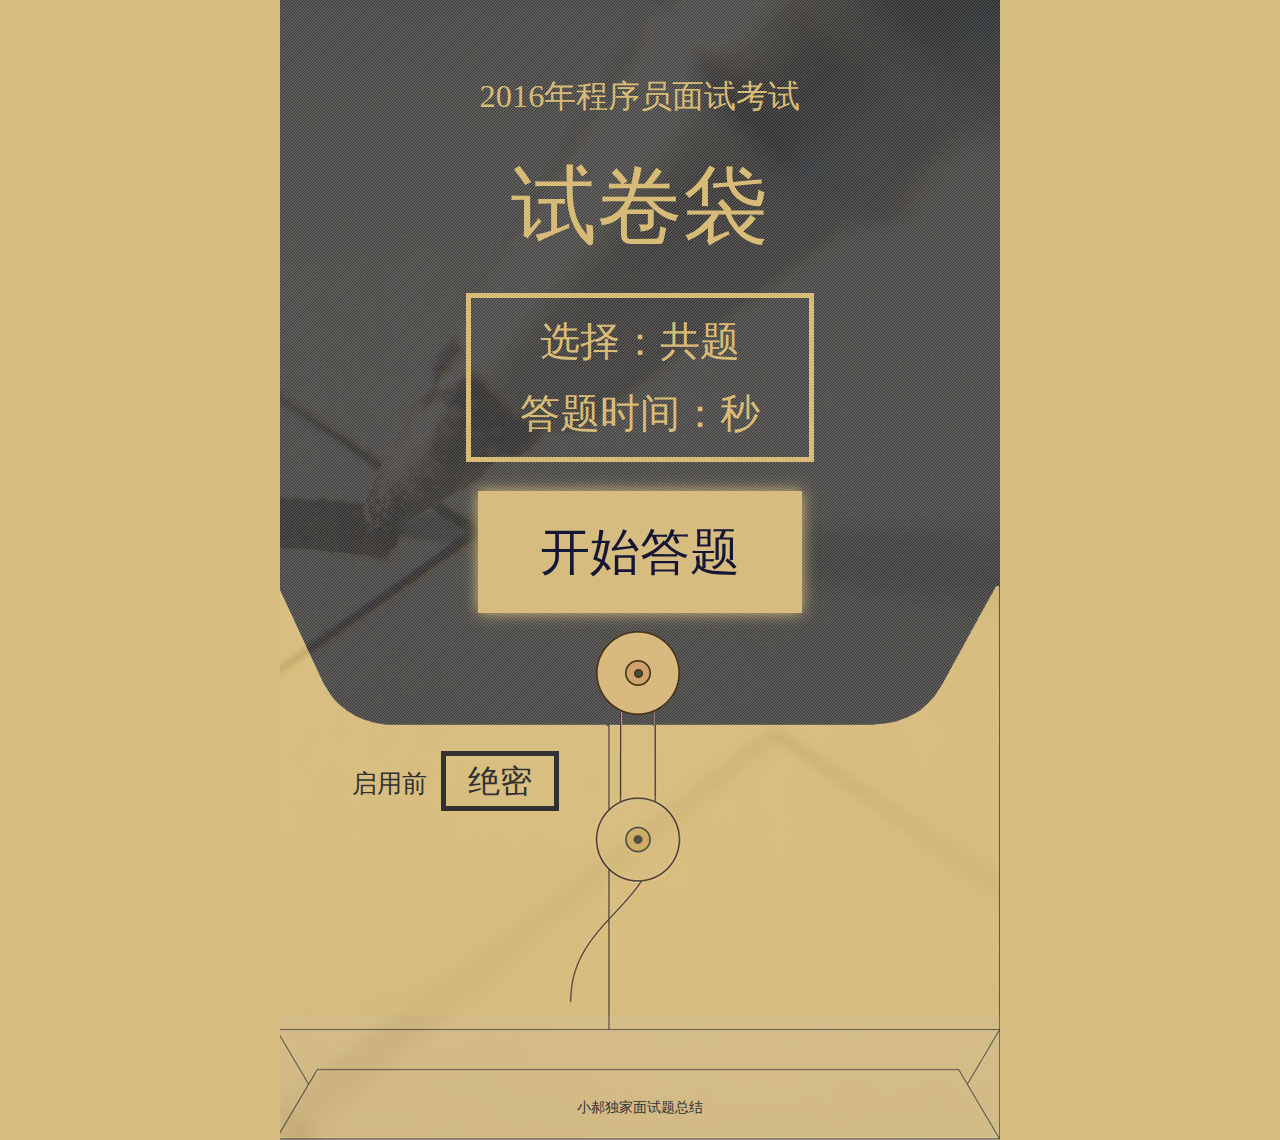
==== commit 2e75344f: "add file" ====
--- a/index.html
+++ b/index.html
@@ -35,7 +35,7 @@
 			 		<h3>2016年程序员面试考试</h3>
 			 		<h2>试卷袋</h2>
 			 		<p class="msg">
-			 			<strong> 英语：共<span></span>题 <br></strong>
+			 			<strong> 选择：共<span></span>题 <br></strong>
 			 			<strong> 答题时间：<span></span>秒 </strong>
 			 		</p>
 			 		<p class="begin">
@@ -44,7 +44,7 @@
 			 		<p class="secret">
 			 			启用前<span>绝密</span>
 			 		</p>
-			 		<p class="end">新航道英语</p>
+			 		<p class="end">小郝独家面试题总结</p>
 			 	</div>
 			 </div>
 			 <div class="question">
@@ -73,7 +73,6 @@
 			 		<p>你答对了<span class="rightAnster">3</span>道真题,最终成绩是<span class="endScore">84</span>分,送您一句话:<span class="comments"></span></p>
 			 	<h3 class="active">
 			 		<a href="http://www.xhd.cn/app/topic/exams/">重新答题</a></h3>
-			 	<h3><a href="http://www.xhd.cn/app/">访问官网</a></h3>
 			 	<h3 class="shareWx"><a href="javascript:;">分享到微信</a></h3>
 			 	</div>
 			 </div>
